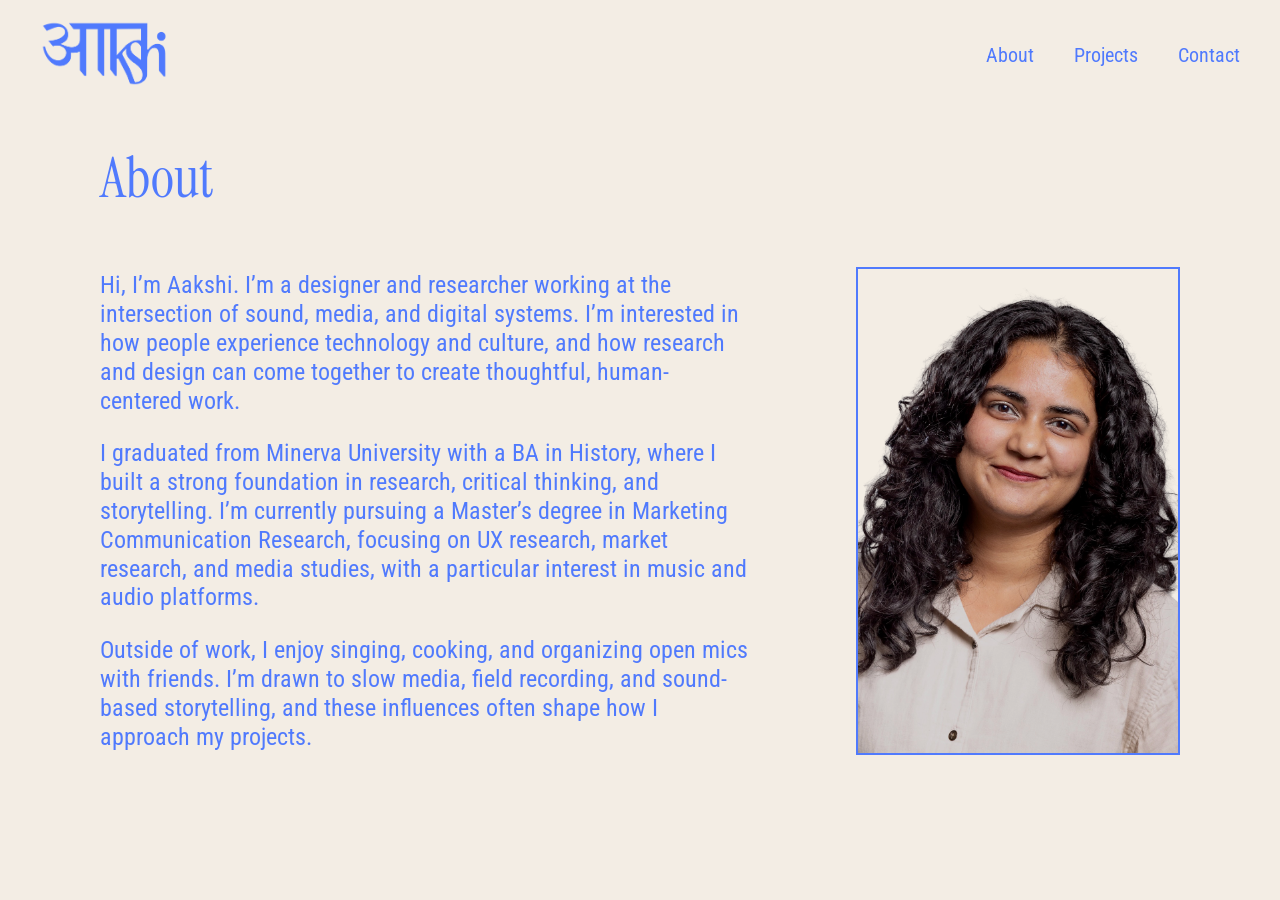
==== about.html @ 15cf32bd "initial website structure with all the pages" ====
<!DOCTYPE html>
<html lang="en">
<head>
  <meta charset="UTF-8">
  <meta http-equiv="X-UA-Compatible" content="IE=edge" />
  <meta name="viewport" content="width=device-width, initial-scale=1.0">
  
  <!-- PUT A TITLE IN HERE -->
  <title>Aakshi Sinha's Portfolio</title>
  
  <!-- PUT A DESCRIPTION IN HERE -->
  <meta name="description" content="describe content of the page here...." />
  
  <!-- LINK TO NORMALIZE (FOR CONSISTENCY) -->
  <link rel="stylesheet" href="styles.normalize.css" />

  <!-- LINK TO YOUR STYLES -->
  <link rel="stylesheet" href="style/style.css" />
  
  <!-- LINK TO ANY FRAMEWORK STYLES HERE-->
  <link rel="preconnect" href="https://fonts.googleapis.com">
  <link rel="preconnect" href="https://fonts.gstatic.com" crossorigin>

  <link href="https://fonts.googleapis.com/css2?family=Cutive+Mono&family=Instrument+Serif:ital@0;1&family=Outfit:wght@100..900&family=Raleway:ital,wght@0,100..900;1,100..900&family=Roboto+Condensed:ital,wght @0,100..900;1,100..900&display=swap" rel="stylesheet">
  
  
  <!-- LINK TO EXTERNAL JS LIBRARIES HERE -->
  
  <!-- LINK TO YOUR JS HERE. NOTE THE DEFER ATTRIBUTE. -->
  <script src="scripts/scripts.js" defer></script>
</head>
<body>

  <div class="navbar">
    <ul>
      <li class="logo">
        <a class="logo-link" href="page.html">
          <img src="images/aakshi-logo.png" alt="">
        </a>
      </li>
      <li><a class="about-link" href="about.html">About</a></li>
      <li><a class="projects-link" href="projects.html">Projects</a></li>
      <li><a class="contact-link" href="contact.html">Contact</a></li>
    </ul>
  </div>

  <div class="container">

    <h1 class="bio-about">About</h1>

    <div class="bio-section">

      <div class="bio">
        <p>Hi, I’m Aakshi. I’m a designer and researcher working at the intersection of sound, media, and digital systems. I’m interested in how people experience technology and culture, and how research and design can come together to create thoughtful, human-centered work.</p>

        <p>I graduated from Minerva University with a BA in History, where I built a strong foundation in research, critical thinking, and storytelling. I’m currently pursuing a Master’s degree in Marketing Communication Research, focusing on UX research, market research, and media studies, with a particular interest in music and audio platforms.</p>

        <p>Outside of work, I enjoy singing, cooking, and organizing open mics with friends. I’m drawn to slow media, field recording, and sound-based storytelling, and these influences often shape how I approach my projects.</p>


      </div>
      

    <img class="headshot" src="images/aakshi-headshot-bu-cropped.png">


    </div>

    

  </div>


</body>
</html>
---- style/style.css ----
/* ===== YOUR CSS GOES HERE ===== */
/* ===== START BY IMPORTING YOUR FONTS ===== */ 
@import url('https://fonts.googleapis.com/css2?family=Instrument+Serif:ital@0;1&family=Roboto+Condensed:ital,wght@0,100..900;1,100..900&display=swap');
/* ===== NEXT WRITE GLOBAL STYLES, THEN USE MEDIA QUERIES FOR LAYOUT/STYLE ADJUSTMENTS ===== */

/* ===== STARTER CSS BELOW FOR body AND p IS JUST AN EXAMPLE... YOU MAY DELETE IT ===== */

/* Hide content until fonts are loaded */

html {
  overflow-y: scroll;
  visibility: hidden;
}

html.fonts-loaded {
  visibility: visible;
}

/* GLOBAL STYLES */

* {
  box-sizing: border-box;
}

body {
  background: #f3ede4;
  margin: 0;
}

h1, h2 {
  line-height: 1.1;
}

h1 {
  font-family: "Instrument Serif", serif;
  font-weight: 400;
  color: #507afd;
  font-style: normal;
  font-size: 3.50rem;
  display: flex;
  justify-content: center;
}

.bio-about {
  justify-content: flex-start;
}

h2 {
  font-family: "Roboto Condensed", sans-serif;
  color: #507afd;
  font-style: normal;
  font-size: 2rem;
}

p a {
  font-family: "Roboto Condensed", sans-serif;
  font-style: normal;
  text-decoration: none;
  color: #507afd;
  border-bottom: 5px solid #B2CB21;
}

p a:hover {
  background-color: #B2CB21;
}


p {
    font-size: 1.50em;
    line-height: 1.2em;
    font-family: "Roboto Condensed", sans-serif;
    color: #507afd;
    font-style: normal;
    justify-content: left;
    font-weight: 400;
}



ul {
  font-size: 1.25em;
  line-height: 1.2em;
  font-family: "Roboto Condensed", sans-serif;
  color: #507afd;
  font-style: normal;
  list-style: none;
  margin: 0;
  padding: 0;
  gap: 40px;
}

.navbar {
 min-height: 90px;
}

.navbar ul {
  display: flex;
  align-items: center;
  list-style: none;
  padding: 20px 40px;
  width: 100%;
}

.logo {
  margin-right: auto;
}

.logo img {
  object-fit: cover;
  width: 130px;
}


/* ── HOME HERO ──────────────────────────────────────── */

.home-hero {
  padding: 80px 0 80px;
  border-bottom: 2px solid #507afd;
  margin-bottom: 80px;
}

/*
  The h1 is already defined globally with display:flex / justify-content:center.
  Override it on the homepage so it left-aligns and wraps naturally.
*/
.home-hero h1 {
  justify-content: flex-start;
  font-size: clamp(3.5rem, 7vw, 6rem);
  margin: 0 0 32px;
  max-width: 700px;
}

.home-hero-sub {
  font-size: 1.25rem;
  line-height: 1.6;
  max-width: 560px;
  font-weight: 300;
  margin: 0;
  /* inherits color and font from global p styles */
}


/* ── HOME PROJECTS SECTION ──────────────────────────── */

.home-projects {
  margin-bottom: 100px;
}

/*
  Places the "Projects" h2 and filter buttons on the same row,
  aligned to opposite ends — mirrors the visual rhythm of the navbar.
*/
.home-section-header {
  display: flex;
  align-items: center;
  justify-content: space-between;
  flex-wrap: wrap;
  gap: 20px;
  margin-bottom: 0;
  padding-bottom: 20px;
  border-bottom: 2px solid #507afd;
}

.home-section-header h2 {
  margin: 0;
  font-size: 1.5rem;
}


/* ── SITE FOOTER ────────────────────────────────────── */

/*
  Replaces the old .footer rule.
  Full-width background stripe, content constrained by .container inside.
*/
.site-footer {
  border-top: 2px solid #507afd;
  padding: 40px 0;
}

.footer-inner {
  display: flex;
  align-items: center;
  justify-content: space-between;
  flex-wrap: wrap;
  gap: 20px;
}

.footer-tagline {
  font-family: "Instrument Serif", serif;
  font-style: italic;
  font-size: 1.25rem;
  color: #507afd;
  margin: 0;
}

.footer-links {
  display: flex;
  gap: 32px;
}

.footer-links a {
  font-family: "Roboto Condensed", sans-serif;
  font-size: 1rem;
  font-weight: 600;
  color: #507afd;
  text-decoration: none;
  border-bottom: 3px solid #B2CB21;
  padding-bottom: 2px;
  transition: background 0.2s;
}

.footer-links a:hover {
  background: #B2CB21;
}


/* ── SHARED PROJECT PAGE STYLES ─────────────────────── */
/*
  Move these here from the <style> blocks inside each project HTML file.
  Any style used on more than one page belongs in this shared file.
*/

.project-hero {
  padding: 60px 0 40px;
  border-bottom: 2px solid #507afd;
  margin-bottom: 60px;
}

.project-eyebrow {
  font-family: "Roboto Condensed", sans-serif;
  font-size: 0.9rem;
  font-weight: 700;
  letter-spacing: 3px;
  text-transform: uppercase;
  color: #B2CB21;
  margin: 0 0 16px;
}

/* Override the global h1 center-alignment on project pages */
.project-hero h1 {
  justify-content: flex-start;
  font-size: clamp(2.8rem, 6vw, 5rem);
  margin: 0 0 24px;
}

.project-hero-subtitle {
  font-size: 1.25rem;
  line-height: 1.5;
  max-width: 620px;
  margin: 0;
  font-weight: 300;
}

.project-meta {
  display: flex;
  gap: 50px;
  margin-top: 40px;
  flex-wrap: wrap;
}

.meta-item {
  display: flex;
  flex-direction: column;
  gap: 4px;
}

.meta-label {
  font-family: "Roboto Condensed", sans-serif;
  font-size: 0.75rem;
  font-weight: 700;
  letter-spacing: 2px;
  text-transform: uppercase;
  color: #B2CB21;
}

.meta-value {
  font-family: "Roboto Condensed", sans-serif;
  font-size: 1rem;
  color: #507afd;
}

.project-full-img {
  width: 100%;
  height: auto;
  display: block;
  margin-bottom: 80px;
  border: 2px solid #507afd;
}

.project-body {
  display: grid;
  grid-template-columns: 1fr 2fr;
  gap: 60px;
  margin-bottom: 80px;
  align-items: start;
}

.project-body-aside h2 {
  font-size: 1.4rem;
  margin-top: 0;
}

.project-body-content p {
  margin-top: 0;
}

.project-pullquote {
  border-left: 5px solid #B2CB21;
  padding: 24px 32px;
  margin: 60px 0;
  background: rgba(80, 122, 253, 0.05);
}

.project-pullquote p {
  font-family: "Instrument Serif", serif;
  font-size: 1.75rem;
  line-height: 1.3;
  margin: 0;
  color: #507afd;
  font-style: italic;
}

.project-img-grid {
  display: grid;
  grid-template-columns: 1fr 1fr;
  gap: 20px;
  margin-bottom: 80px;
}

.project-img-grid.three {
  grid-template-columns: 1fr 1fr 1fr;
}

.project-img-grid img {
  width: 100%;
  height: auto;
  display: block;
  border: 2px solid #507afd;
}

.section-divider {
  border: none;
  border-top: 2px solid #507afd;
  margin: 60px 0;
}

.project-nav {
  display: flex;
  justify-content: space-between;
  align-items: center;
  padding: 40px 0 80px;
  border-top: 2px solid #507afd;
}

.project-nav a {
  font-family: "Roboto Condensed", sans-serif;
  font-size: 1rem;
  font-weight: 700;
  letter-spacing: 1px;
  text-transform: uppercase;
  color: #507afd;
  text-decoration: none;
  border-bottom: 3px solid #B2CB21;
  padding-bottom: 2px;
  transition: background 0.2s;
}

.project-nav a:hover {
  background: #B2CB21;
}

.methods-list {
  display: flex;
  flex-wrap: wrap;
  gap: 10px;
  list-style: none;
  padding: 0;
  margin: 0 0 40px;
}

.methods-list li {
  font-family: "Roboto Condensed", sans-serif;
  font-size: 0.9rem;
  font-weight: 600;
  letter-spacing: 1px;
  text-transform: uppercase;
  color: #f3ede4;
  background: #507afd;
  padding: 6px 16px;
}


/* ── RESPONSIVE ─────────────────────────────────────── */

@media (max-width: 768px) {
  .home-hero {
    padding: 60px 0;
  }

  .home-section-header {
    flex-direction: column;
    align-items: flex-start;
  }

  .footer-inner {
    flex-direction: column;
    align-items: flex-start;
  }

  .project-body {
    grid-template-columns: 1fr;
    gap: 20px;
  }

  .project-img-grid,
  .project-img-grid.three {
    grid-template-columns: 1fr;
  }

  .project-meta {
    gap: 28px;
  }
}


/* Projects Page Styles */

.projects-header {
  display: flex;
  flex-direction: column;
  align-items: center;
  margin-bottom: 60px;
  gap: 30px;
}

.projects-header h1 {
  margin-bottom: 0;
}

/* Filter Buttons */
.filter-buttons {
  display: flex;
  gap: 20px;
  justify-content: center;
}

.filter-btn {
  font-family: "Roboto Condensed", sans-serif;
  font-size: 1.25rem;
  color: #507afd;
  background: transparent;
  border: 2px solid #507afd;
  padding: 12px 30px;
  cursor: pointer;
  transition: all 0.3s ease;
  border-radius: 0;
}

.filter-btn:hover {
  background-color: #B2CB21;
  border-color: #B2CB21;
  color: #f3ede4;
}

.filter-btn.active {
  background-color: #507afd;
  color: #f3ede4;
}

/* Projects Grid */
.projects-grid {
  display: grid;
  grid-template-columns: repeat(3, 1fr);
  gap: 50px;
  margin-bottom: 100px;
  padding-top: 40px;
}

.project-card {
  text-decoration: none;
  color: inherit;
  display: flex;
  flex-direction: column;
  transition: transform 0.3s ease;
}

.project-card:hover {
  transform: translateY(-10px);
}

.project-image {
  width: %;
  overflow: hidden;
  margin-bottom: 20px;
}

.project-image img {
  width: 100%;
  height: auto;
  display: block;
  transition: transform 0.3s ease;
}

.project-card:hover .project-image img {
  transform: scale(1.05);
}

.project-info h2 {
  margin-top: 0;
  margin-bottom: 10px;
  font-size: 1.75rem;
}

.project-category {
  font-size: 1rem;
  color: #B2CB21;
  font-weight: 600;
  margin-bottom: 10px;
  text-transform: uppercase;
  letter-spacing: 1px;
}


.project-description {
  font-size: 1.1rem;
  line-height: 1.5;
  padding: 0;
  margin: 0;
}

/* Hidden state for filtered items */
.project-card.hidden {
  display: none;
}

/* Responsive Design */
@media (max-width: 768px) {
  .projects-grid {
    grid-template-columns: 1fr;
    gap: 40px;
  }
  
  .filter-buttons {
    flex-wrap: wrap;
    gap: 15px;
  }
  
  .filter-btn {
    font-size: 1rem;
    padding: 10px 20px;
  }
}


.featured-works {
  display: flex;
  flex-direction: column;
  align-items: center;
  font-size: 2em;
  padding-bottom: 100px;
}

.featured-works h2 {
  width: 100%;
  text-align: left;
  margin-top: 16px;
}

.featured-works-list {
  display: grid;
  position: relative;
  grid-template-columns: 1fr 1fr;
  text-align: left;
  gap: 40px;
}

.featured-works-list li {
  display: flex;
  flex-direction: column;
  padding: 30px;
  margin: 0;
}


.navbar a {
  text-decoration: none;
  color: inherit;
}

img { 
  height: auto;
  width: 100%;
}


.footer {
  padding-bottom: 60px;
  display: flex;
  flex-direction: column;
  align-items: flex-end;
  padding: 60px;
  justify-content: space-between;
}

.description {
  display: flex;
  flex-direction: column;
  justify-content: center;
}

.container {
  max-width: 1100px;
  margin: 0 auto;
  padding: 0 10px;
}

.headshot {
  max-width: 30%;
  height: auto;
  object-fit: cover;
  margin-top: 20px;
  margin-bottom: 20px;
  border: 2px solid #507afd;
}

.bio-section {
  display: flex;
}

.bio {
  padding-right: 10%;
}
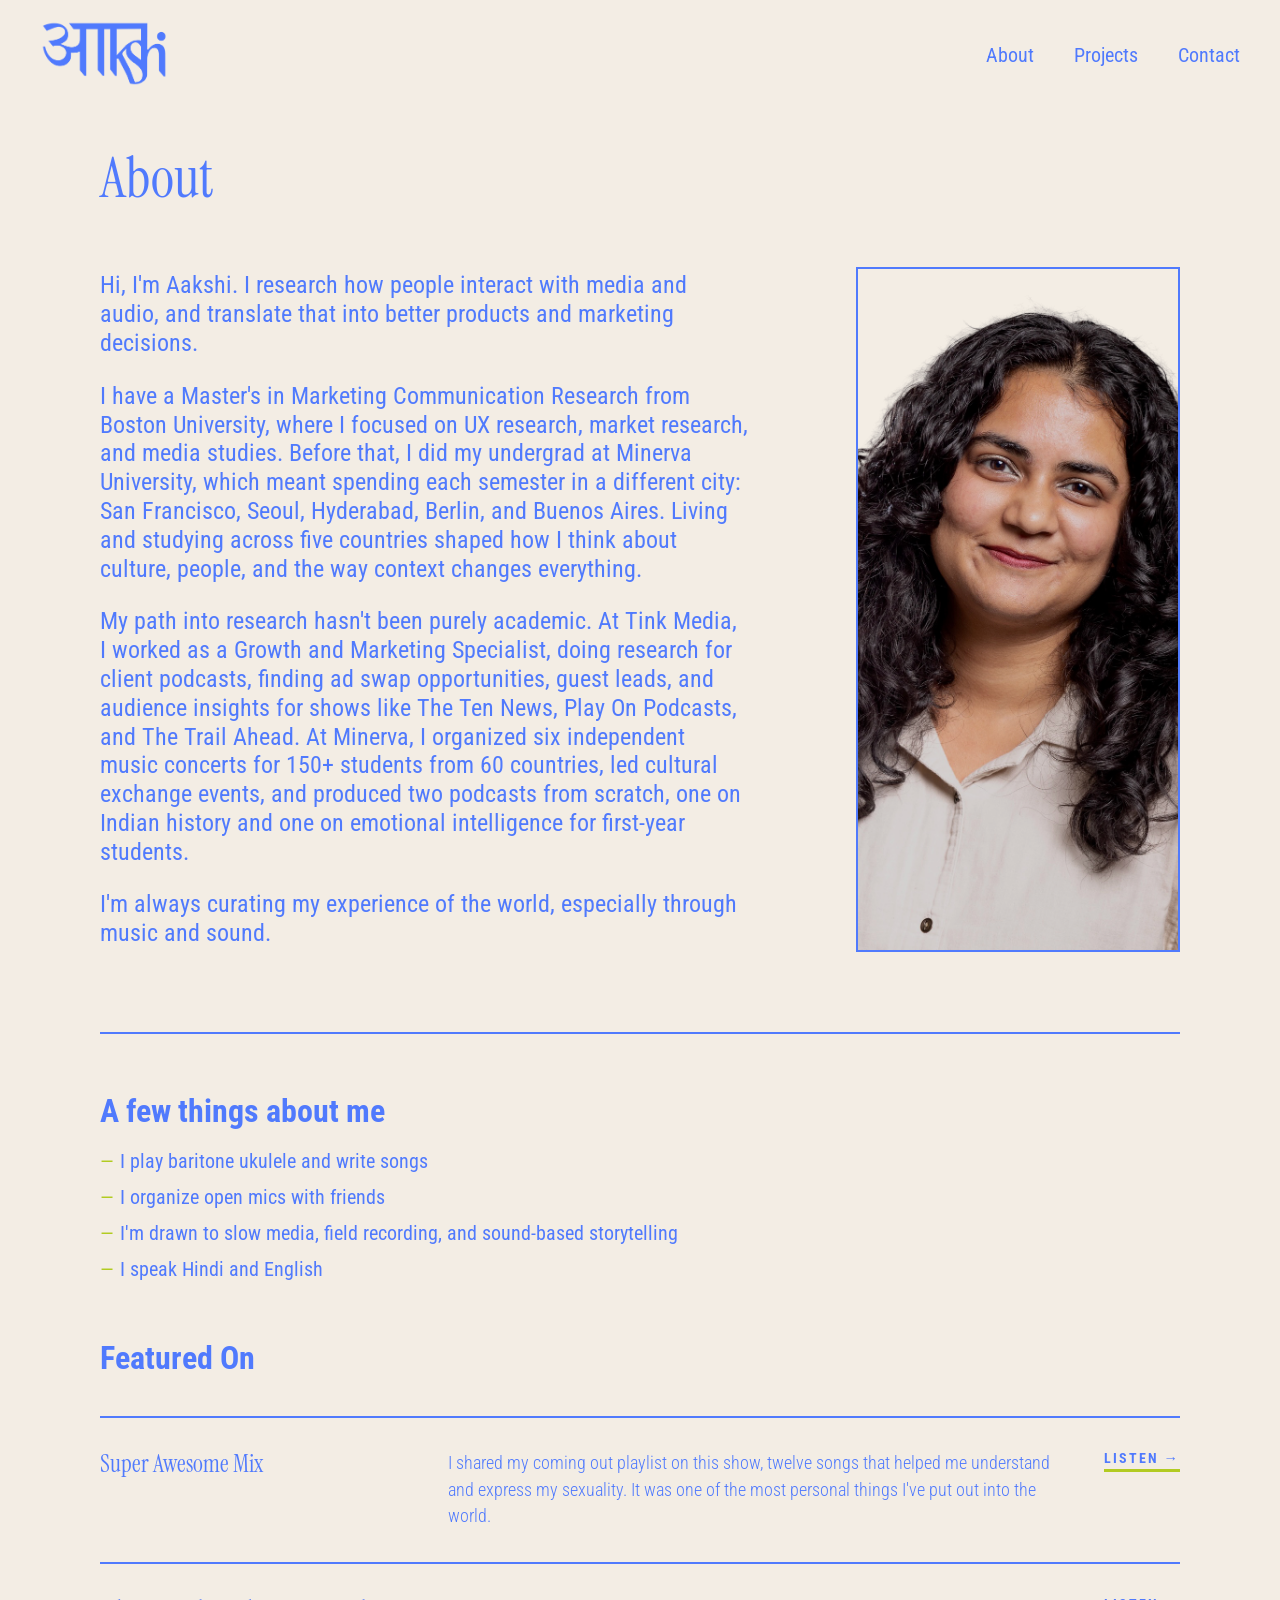
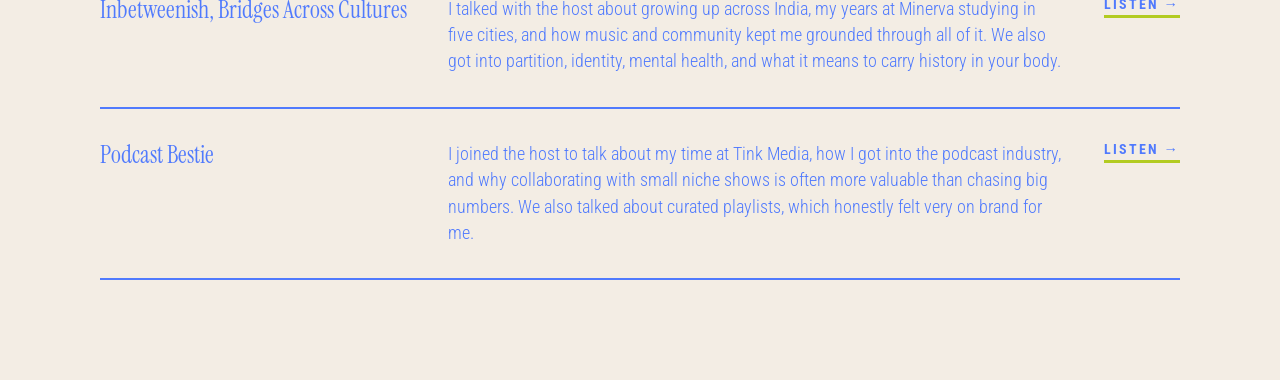
==== commit a4001693: "update to copy and images" ====
--- a/about.html
+++ b/about.html
@@ -5,37 +5,26 @@
   <meta http-equiv="X-UA-Compatible" content="IE=edge" />
   <meta name="viewport" content="width=device-width, initial-scale=1.0">
   
-  <!-- PUT A TITLE IN HERE -->
-  <title>Aakshi Sinha's Portfolio</title>
+  <title>About — Aakshi Sinha</title>
   
-  <!-- PUT A DESCRIPTION IN HERE -->
-  <meta name="description" content="describe content of the page here...." />
+  <meta name="description" content="About Aakshi Sinha, researcher and designer working at the intersection of media, audio, and human behavior." />
   
-  <!-- LINK TO NORMALIZE (FOR CONSISTENCY) -->
   <link rel="stylesheet" href="styles.normalize.css" />
-
-  <!-- LINK TO YOUR STYLES -->
   <link rel="stylesheet" href="style/style.css" />
   
-  <!-- LINK TO ANY FRAMEWORK STYLES HERE-->
   <link rel="preconnect" href="https://fonts.googleapis.com">
   <link rel="preconnect" href="https://fonts.gstatic.com" crossorigin>
-
-  <link href="https://fonts.googleapis.com/css2?family=Cutive+Mono&family=Instrument+Serif:ital@0;1&family=Outfit:wght@100..900&family=Raleway:ital,wght@0,100..900;1,100..900&family=Roboto+Condensed:ital,wght @0,100..900;1,100..900&display=swap" rel="stylesheet">
+  <link href="https://fonts.googleapis.com/css2?family=Cutive+Mono&family=Instrument+Serif:ital@0;1&family=Outfit:wght@100..900&family=Raleway:ital,wght@0,100..900;1,100..900&family=Roboto+Condensed:ital,wght@0,100..900;1,100..900&display=swap" rel="stylesheet">
   
-  
-  <!-- LINK TO EXTERNAL JS LIBRARIES HERE -->
-  
-  <!-- LINK TO YOUR JS HERE. NOTE THE DEFER ATTRIBUTE. -->
   <script src="scripts/scripts.js" defer></script>
 </head>
 <body>
-
+ 
   <div class="navbar">
     <ul>
       <li class="logo">
-        <a class="logo-link" href="page.html">
-          <img src="images/aakshi-logo.png" alt="">
+        <a class="logo-link" href="index.html">
+          <img src="images/aakshi-logo.png" alt="Aakshi Sinha home">
         </a>
       </li>
       <li><a class="about-link" href="about.html">About</a></li>
@@ -43,33 +32,65 @@
       <li><a class="contact-link" href="contact.html">Contact</a></li>
     </ul>
   </div>
-
+ 
   <div class="container">
-
+ 
     <h1 class="bio-about">About</h1>
-
+ 
     <div class="bio-section">
-
+ 
       <div class="bio">
-        <p>Hi, I’m Aakshi. I’m a designer and researcher working at the intersection of sound, media, and digital systems. I’m interested in how people experience technology and culture, and how research and design can come together to create thoughtful, human-centered work.</p>
-
-        <p>I graduated from Minerva University with a BA in History, where I built a strong foundation in research, critical thinking, and storytelling. I’m currently pursuing a Master’s degree in Marketing Communication Research, focusing on UX research, market research, and media studies, with a particular interest in music and audio platforms.</p>
-
-        <p>Outside of work, I enjoy singing, cooking, and organizing open mics with friends. I’m drawn to slow media, field recording, and sound-based storytelling, and these influences often shape how I approach my projects.</p>
-
-
+        <p>Hi, I'm Aakshi. I research how people interact with media and audio, and translate that into better products and marketing decisions.</p>
+ 
+        <p>I have a Master's in Marketing Communication Research from Boston University, where I focused on UX research, market research, and media studies. Before that, I did my undergrad at Minerva University, which meant spending each semester in a different city: San Francisco, Seoul, Hyderabad, Berlin, and Buenos Aires. Living and studying across five countries shaped how I think about culture, people, and the way context changes everything.</p>
+ 
+        <p>My path into research hasn't been purely academic. At Tink Media, I worked as a Growth and Marketing Specialist, doing research for client podcasts, finding ad swap opportunities, guest leads, and audience insights for shows like The Ten News, Play On Podcasts, and The Trail Ahead. At Minerva, I organized six independent music concerts for 150+ students from 60 countries, led cultural exchange events, and produced two podcasts from scratch, one on Indian history and one on emotional intelligence for first-year students.</p>
+ 
+        <p>I'm always curating my experience of the world, especially through music and sound.</p>
       </div>
-      
-
-    <img class="headshot" src="images/aakshi-headshot-bu-cropped.png">
-
-
+ 
+      <img class="headshot" src="images/aakshi-headshot-bu-cropped.png" alt="Aakshi Sinha">
+ 
     </div>
-
-    
-
+ 
+    <div class="about-extras">
+ 
+      <div class="about-list">
+        <h2>A few things about me</h2>
+        <ul>
+          <li>I play baritone ukulele and write songs</li>
+          <li>I organize open mics with friends</li>
+          <li>I'm drawn to slow media, field recording, and sound-based storytelling</li>
+          <li>I speak Hindi and English</li>
+        </ul>
+      </div>
+ 
+      <div class="featured-on">
+        <h2>Featured On</h2>
+ 
+        <div class="feature-item">
+          <h3>Super Awesome Mix</h3>
+          <p>I shared my coming out playlist on this show, twelve songs that helped me understand and express my sexuality. It was one of the most personal things I've put out into the world.</p>
+          <a href="https://podcast.superawesomemix.com/1738914/episodes/13574591-guest-mix-aakshi-sinha-of-tink-media-mix-tape-37-s3" target="_blank">Listen →</a>
+        </div>
+ 
+        <div class="feature-item">
+          <h3>Inbetweenish, Bridges Across Cultures</h3>
+          <p>I talked with the host about growing up across India, my years at Minerva studying in five cities, and how music and community kept me grounded through all of it. We also got into partition, identity, mental health, and what it means to carry history in your body.</p>
+          <a href="https://inbetweenish.buzzsprout.com/1881981/episodes/11413479-the-diversity-that-brings-us-together-with-aakshi" target="_blank">Listen →</a>
+        </div>
+ 
+        <div class="feature-item">
+          <h3>Podcast Bestie</h3>
+          <p>I joined the host to talk about my time at Tink Media, how I got into the podcast industry, and why collaborating with small niche shows is often more valuable than chasing big numbers. We also talked about curated playlists, which honestly felt very on brand for me.</p>
+          <a href="https://www.podcastbestie.com/p/organic-growth-hack-recurring-collaborations" target="_blank">Listen →</a>
+        </div>
+ 
+      </div>
+ 
+    </div>
+ 
   </div>
-
-
+ 
 </body>
 </html>
--- a/style/style.css
+++ b/style/style.css
@@ -119,10 +119,6 @@
   margin-bottom: 80px;
 }
 
-/*
-  The h1 is already defined globally with display:flex / justify-content:center.
-  Override it on the homepage so it left-aligns and wraps naturally.
-*/
 .home-hero h1 {
   justify-content: flex-start;
   font-size: clamp(3.5rem, 7vw, 6rem);
@@ -136,7 +132,6 @@
   max-width: 560px;
   font-weight: 300;
   margin: 0;
-  /* inherits color and font from global p styles */
 }
 
 
@@ -146,10 +141,6 @@
   margin-bottom: 100px;
 }
 
-/*
-  Places the "Projects" h2 and filter buttons on the same row,
-  aligned to opposite ends — mirrors the visual rhythm of the navbar.
-*/
 .home-section-header {
   display: flex;
   align-items: center;
@@ -169,10 +160,6 @@
 
 /* ── SITE FOOTER ────────────────────────────────────── */
 
-/*
-  Replaces the old .footer rule.
-  Full-width background stripe, content constrained by .container inside.
-*/
 .site-footer {
   border-top: 2px solid #507afd;
   padding: 40px 0;
@@ -216,10 +203,6 @@
 
 
 /* ── SHARED PROJECT PAGE STYLES ─────────────────────── */
-/*
-  Move these here from the <style> blocks inside each project HTML file.
-  Any style used on more than one page belongs in this shared file.
-*/
 
 .project-hero {
   padding: 60px 0 40px;
@@ -237,7 +220,6 @@
   margin: 0 0 16px;
 }
 
-/* Override the global h1 center-alignment on project pages */
 .project-hero h1 {
   justify-content: flex-start;
   font-size: clamp(2.8rem, 6vw, 5rem);
@@ -286,6 +268,28 @@
   display: block;
   margin-bottom: 80px;
   border: 2px solid #507afd;
+}
+
+.project-cta {
+  margin-bottom: 80px;
+}
+
+.project-cta a {
+  font-family: "Roboto Condensed", sans-serif;
+  font-size: 1rem;
+  font-weight: 700;
+  letter-spacing: 2px;
+  text-transform: uppercase;
+  color: #f3ede4;
+  background: #507afd;
+  text-decoration: none;
+  padding: 14px 28px;
+  display: inline-block;
+  transition: background 0.2s;
+}
+
+.project-cta a:hover {
+  background: #B2CB21;
 }
 
 .project-body {
@@ -390,6 +394,104 @@
   padding: 6px 16px;
 }
 
+/* Findings grid (Spotify) */
+.findings-grid {
+  display: grid;
+  grid-template-columns: 1fr 1fr;
+  gap: 24px;
+  margin-bottom: 60px;
+}
+
+.finding-card {
+  border: 2px solid #507afd;
+  padding: 28px;
+}
+
+.finding-num {
+  font-family: "Instrument Serif", serif;
+  font-size: 2.5rem;
+  color: #B2CB21;
+  line-height: 1;
+  margin-bottom: 8px;
+  display: block;
+}
+
+.finding-card p {
+  font-size: 1rem;
+  line-height: 1.5;
+  margin: 0;
+}
+
+/* Insights list (Sephora) */
+.insights-list {
+  list-style: none;
+  padding: 0;
+  margin: 0;
+  display: flex;
+  flex-direction: column;
+  gap: 0;
+}
+
+.insights-list li {
+  border-top: 1px solid #507afd;
+  padding: 20px 0;
+  display: grid;
+  grid-template-columns: 200px 1fr;
+  gap: 24px;
+  font-family: "Roboto Condensed", sans-serif;
+  color: #507afd;
+  font-size: 1rem;
+  line-height: 1.5;
+}
+
+.insights-list li:last-child {
+  border-bottom: 1px solid #507afd;
+}
+
+.insight-label {
+  font-weight: 700;
+  text-transform: uppercase;
+  letter-spacing: 1px;
+  font-size: 0.85rem;
+  padding-top: 2px;
+  color: #B2CB21;
+}
+
+/* UX principles list (Sounds of Aulus) */
+.ux-principles {
+  list-style: none;
+  padding: 0;
+  margin: 0 0 32px;
+  display: flex;
+  flex-direction: column;
+  gap: 0;
+}
+
+.ux-principles li {
+  border-top: 1px solid #507afd;
+  padding: 16px 0;
+  display: grid;
+  grid-template-columns: 180px 1fr;
+  gap: 24px;
+  font-family: "Roboto Condensed", sans-serif;
+  color: #507afd;
+  font-size: 1rem;
+  line-height: 1.5;
+}
+
+.ux-principles li:last-child {
+  border-bottom: 1px solid #507afd;
+}
+
+.ux-label {
+  font-weight: 700;
+  text-transform: uppercase;
+  letter-spacing: 1px;
+  font-size: 0.85rem;
+  padding-top: 2px;
+  color: #B2CB21;
+}
+
 
 /* ── RESPONSIVE ─────────────────────────────────────── */
 
@@ -420,6 +522,20 @@
 
   .project-meta {
     gap: 28px;
+  }
+
+  .findings-grid {
+    grid-template-columns: 1fr;
+  }
+
+  .insights-list li {
+    grid-template-columns: 1fr;
+    gap: 4px;
+  }
+
+  .ux-principles li {
+    grid-template-columns: 1fr;
+    gap: 4px;
   }
 }
 
@@ -477,6 +593,11 @@
   padding-top: 40px;
 }
 
+/* Two-column override for homepage */
+.projects-grid--two-col {
+  grid-template-columns: repeat(2, 1fr);
+}
+
 .project-card {
   text-decoration: none;
   color: inherit;
@@ -521,7 +642,6 @@
   letter-spacing: 1px;
 }
 
-
 .project-description {
   font-size: 1.1rem;
   line-height: 1.5;
@@ -536,16 +656,17 @@
 
 /* Responsive Design */
 @media (max-width: 768px) {
-  .projects-grid {
+  .projects-grid,
+  .projects-grid--two-col {
     grid-template-columns: 1fr;
     gap: 40px;
   }
-  
+
   .filter-buttons {
     flex-wrap: wrap;
     gap: 15px;
   }
-  
+
   .filter-btn {
     font-size: 1rem;
     padding: 10px 20px;
@@ -630,4 +751,116 @@
 
 .bio {
   padding-right: 10%;
+}
+
+
+/* ── ABOUT PAGE EXTRAS ──────────────────────────────── */
+
+.about-extras {
+  margin-top: 60px;
+  padding-top: 60px;
+  border-top: 2px solid #507afd;
+  display: flex;
+  flex-direction: column;
+  gap: 60px;
+  padding-bottom: 100px;
+}
+
+.about-list h2 {
+  margin-top: 0;
+  margin-bottom: 20px;
+}
+
+.about-list ul {
+  display: flex;
+  flex-direction: column;
+  gap: 12px;
+  padding-left: 0;
+  list-style: none;
+}
+
+.about-list ul li {
+  font-family: "Roboto Condensed", sans-serif;
+  font-size: 1.25rem;
+  color: #507afd;
+  padding-left: 20px;
+  position: relative;
+}
+
+.about-list ul li::before {
+  content: "—";
+  position: absolute;
+  left: 0;
+  color: #B2CB21;
+}
+
+
+/* ── FEATURED ON SECTION ────────────────────────────── */
+
+.featured-on h2 {
+  margin-top: 0;
+  margin-bottom: 40px;
+}
+
+.feature-item {
+  padding: 32px 0;
+  border-top: 2px solid #507afd;
+  display: grid;
+  grid-template-columns: 1fr 2fr auto;
+  gap: 40px;
+  align-items: start;
+}
+
+.feature-item:last-child {
+  border-bottom: 2px solid #507afd;
+}
+
+.feature-item h3 {
+  font-family: "Instrument Serif", serif;
+  font-size: 1.5rem;
+  font-weight: 400;
+  color: #507afd;
+  margin: 0;
+  line-height: 1.2;
+}
+
+.feature-item p {
+  font-size: 1.1rem;
+  line-height: 1.5;
+  margin: 0;
+  font-weight: 300;
+}
+
+.feature-item a {
+  font-family: "Roboto Condensed", sans-serif;
+  font-size: 0.9rem;
+  font-weight: 700;
+  letter-spacing: 2px;
+  text-transform: uppercase;
+  color: #507afd;
+  text-decoration: none;
+  border-bottom: 3px solid #B2CB21;
+  padding-bottom: 2px;
+  white-space: nowrap;
+  transition: background 0.2s;
+}
+
+.feature-item a:hover {
+  background: #B2CB21;
+}
+
+
+/* ── RESPONSIVE: ABOUT & FEATURED ON ───────────────── */
+
+@media (max-width: 768px) {
+  .about-extras {
+    gap: 40px;
+    margin-top: 40px;
+    padding-top: 40px;
+  }
+
+  .feature-item {
+    grid-template-columns: 1fr;
+    gap: 16px;
+  }
 }
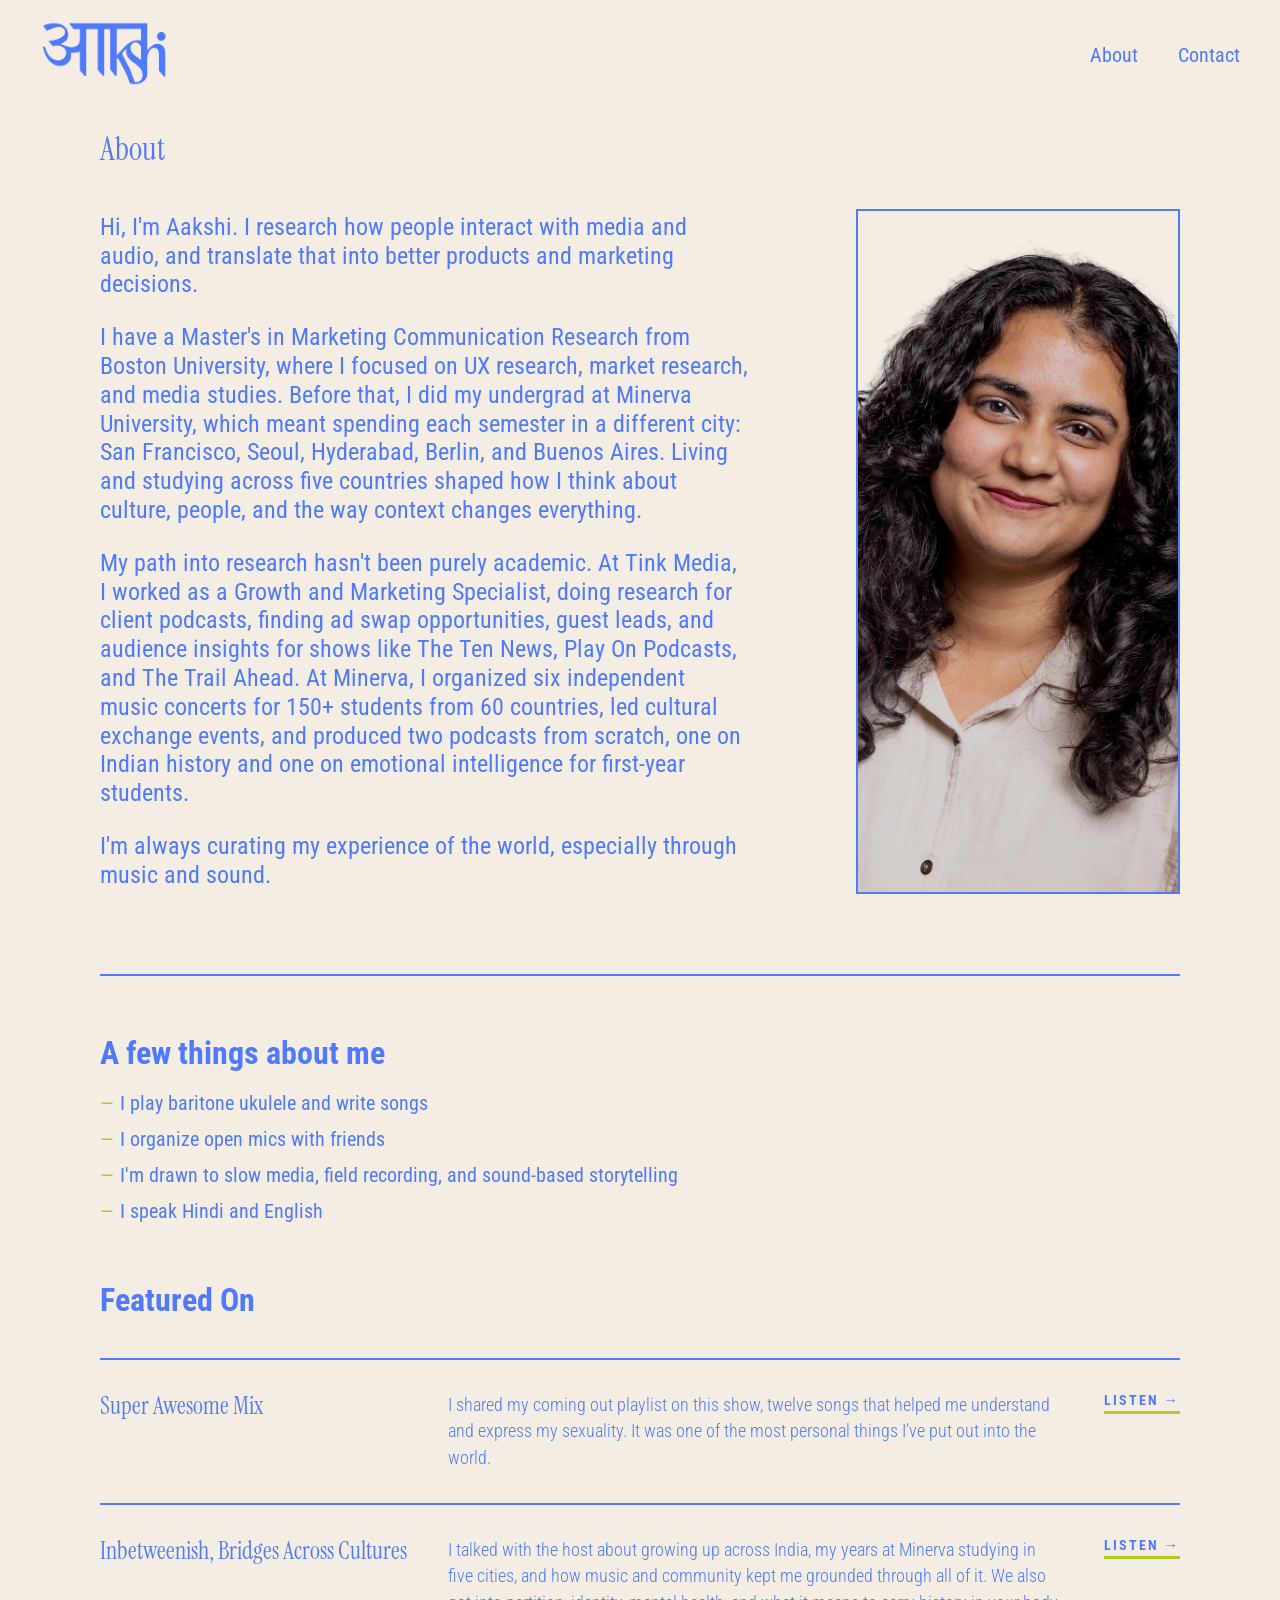
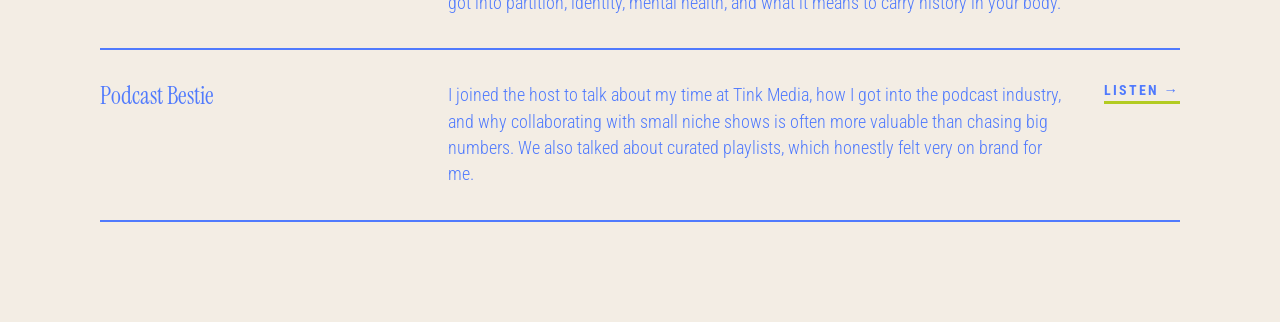
==== commit bd4934f7: "turned the projects page invisible (in progress)" ====
--- a/about.html
+++ b/about.html
@@ -28,7 +28,7 @@
         </a>
       </li>
       <li><a class="about-link" href="about.html">About</a></li>
-      <li><a class="projects-link" href="projects.html">Projects</a></li>
+      <!-- <li><a class="projects-link" href="projects.html">Projects</a></li> -->
       <li><a class="contact-link" href="contact.html">Contact</a></li>
     </ul>
   </div>
--- a/style/style.css
+++ b/style/style.css
@@ -36,7 +36,7 @@
   font-weight: 400;
   color: #507afd;
   font-style: normal;
-  font-size: 3.50rem;
+  font-size: 2rem;
   display: flex;
   justify-content: center;
 }
@@ -121,7 +121,7 @@
 
 .home-hero h1 {
   justify-content: flex-start;
-  font-size: clamp(3.5rem, 7vw, 6rem);
+  font-size: clamp(3.5rem, 7vw, 5rem);
   margin: 0 0 32px;
   max-width: 700px;
 }
@@ -599,6 +599,7 @@
 }
 
 .project-card {
+  border-radius: 25px;
   text-decoration: none;
   color: inherit;
   display: flex;
@@ -612,6 +613,7 @@
 
 .project-image {
   width: %;
+  border-radius: 25px;
   overflow: hidden;
   margin-bottom: 20px;
 }
